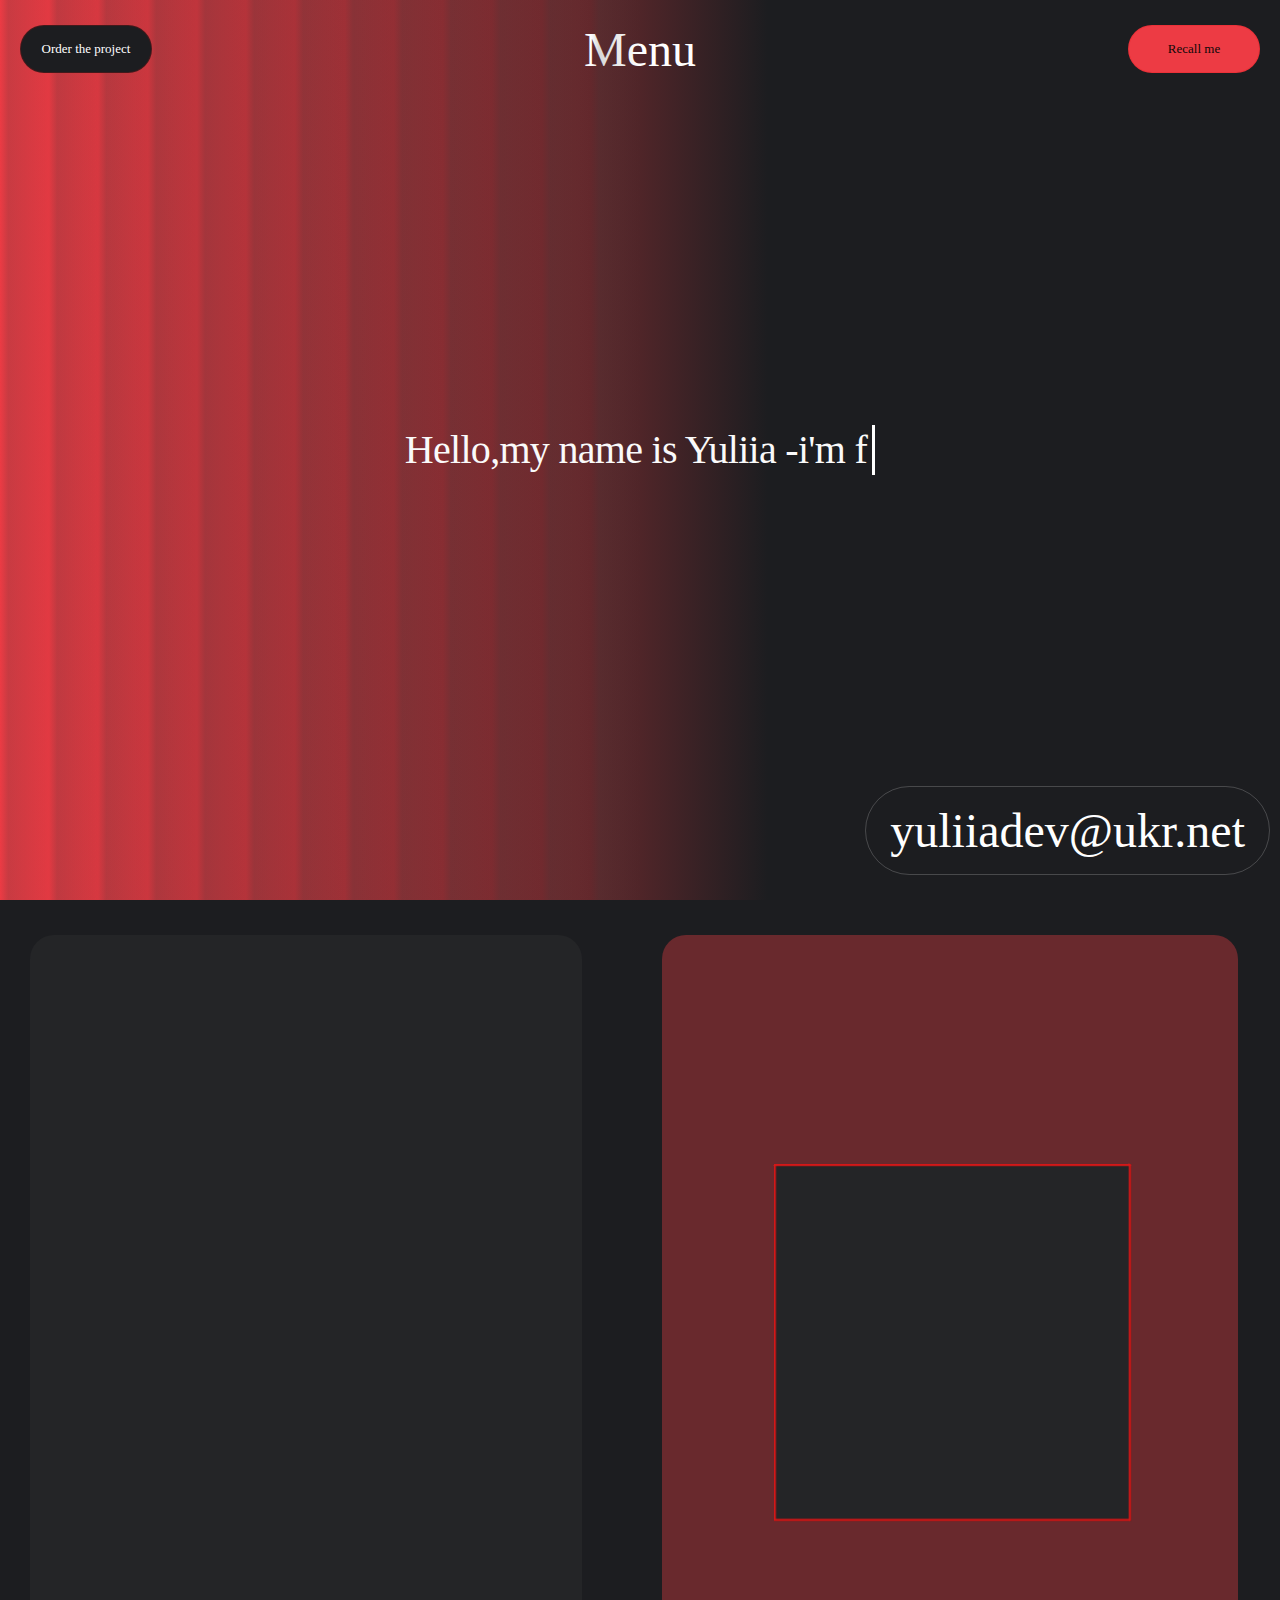
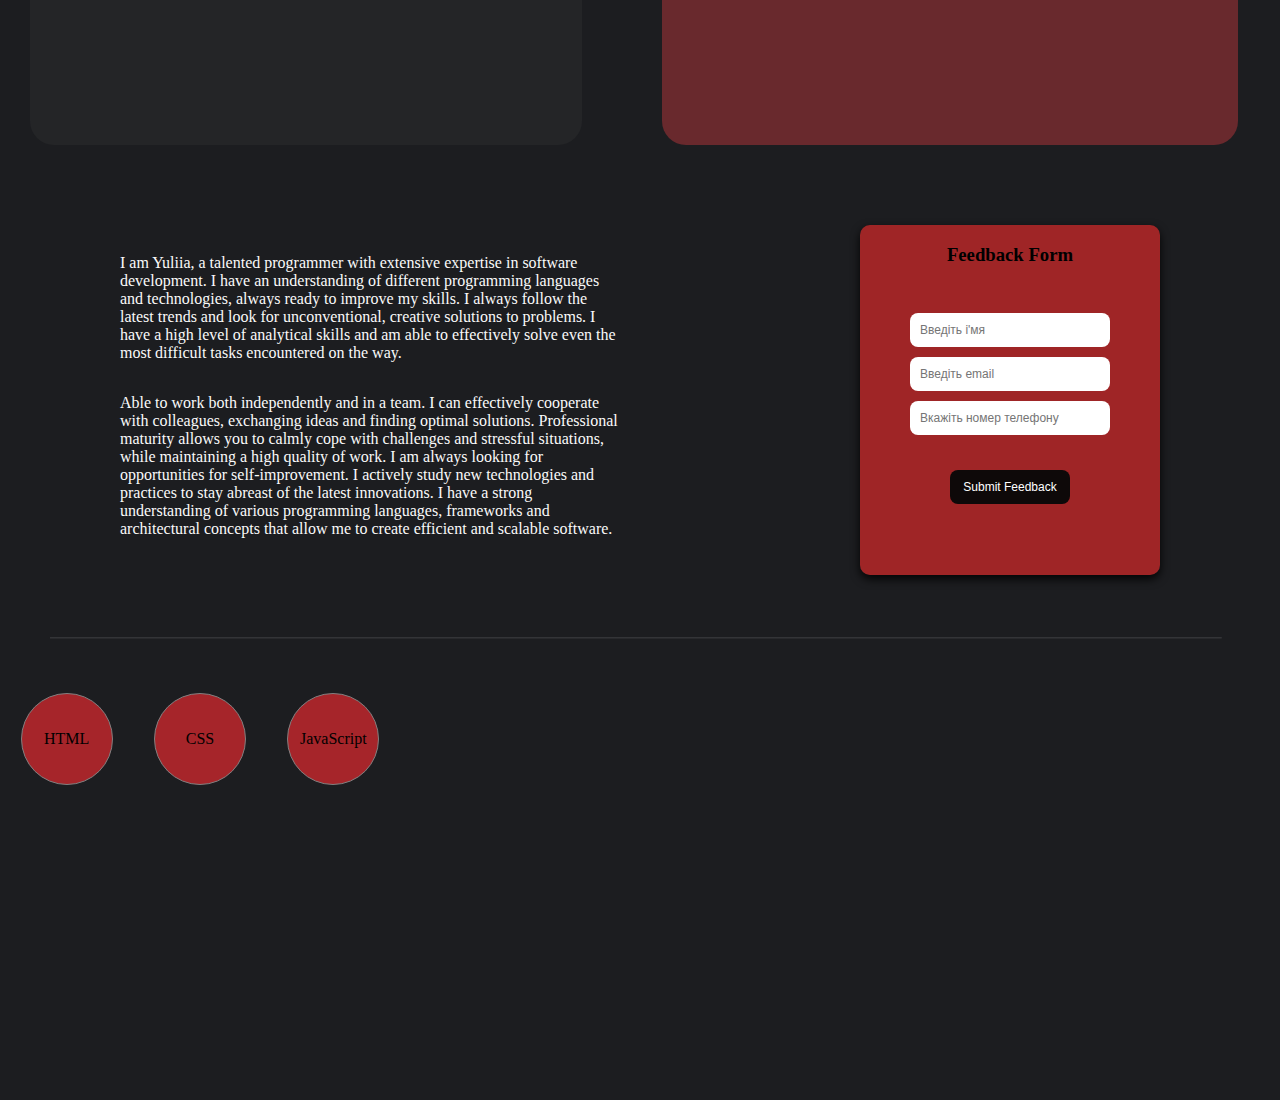
==== allDoc/sites.html @ 01922e06 "change words 1 page (cursor deleting)" ====
<!DOCTYPE html>
<html lang="en">
<head>
    <meta charset="UTF-8">
    <meta name="viewport" content="width=device-width, initial-scale=1.0">
    <title>My own site</title>
<link rel="stylesheet" href="sitesEfect.css">
    <script src="https://cdn.emailjs.com/dist/email.min.js"></script>
    <script>
        document.addEventListener('DOMContentLoaded', function() {
            emailjs.init("z3_NU-a4Cro6A-hH0");
            console.log('EmailJS ініціалізовано');
        });

    </script>
</head>
<body>

<section class="secOne">
    <header>

        <a href="#contact-form" class="hedBut">Order the project</a>

        <a>Menu</a>

        <a href="#contact-form" class="hedBut">Recall me</a>
    </header>

    <div id="divFirst">
        <aside></aside>
        <aside></aside>
        <aside></aside>
        <aside></aside>
        <aside></aside>
        <aside></aside>
        <aside></aside>
        <aside></aside>
        <aside></aside>
        <aside></aside>
        <aside></aside>
        <aside></aside>
        <aside></aside>

    </div>

    <div class="text">Hello,<br>my name is Yuliia - i'm front-end developer</div>

    <div class="secDiv">

        <a  href="mailto:yuliiadev@ukr.net" class="languageNav">yuliiadev@ukr.net</a>
    </div>


</section>




<section class="secSecond">
    <div class="secSecDiv">
        <p>I work with people all over the world to create impressive
            and functional websites that reflect each client's unique personality.</p>
    </div>
    <div class="secThirdDiv">
        <div class="cube">
            <div class="left"></div>
            <div class="right"></div>
            <div class="front"></div>
            <div class="back"></div>
            <div class="top"></div>
            <div class="bottom"></div>
        </div>


    </div>
</section>


<section class="secThird">
     <div class="formTextDiv">
    <div class="secThirdSecDiv">

        <p>I am Yuliia, a talented programmer with extensive expertise
            in software development. I have an understanding of different programming
            languages and technologies, always ready to improve my skills.
            I always follow the latest trends and look for unconventional, creative solutions to problems.
            I have a high level of analytical skills and am able to effectively solve even the most difficult tasks encountered on the way.</p>

           <p> Able to work both independently and in a team.
            I can effectively cooperate with colleagues, exchanging ideas and finding
            optimal solutions. Professional maturity allows you to calmly cope with challenges and
            stressful situations, while maintaining a high quality of work. I am always looking for opportunities for self-improvement.
            I actively study new technologies and practices to stay abreast of the latest innovations.
            I have a strong understanding of various programming languages, frameworks and architectural concepts that
            allow me to create efficient and scalable software.</p>
        </div>


         <div>
    <div class="form-container">
        <h3>Feedback Form</h3>
        <form id="contact-form">
            <div class="form-group">
                <label for="name"></label>
                <input type="text" id="name" name="name" placeholder="Введіть і'мя" required>
            </div>
            <div class="form-group">
                <label for="email"></label>
                <input type="email" id="email" name="email" placeholder="Введіть email" required>
            </div>
            <div class="form-group">
                <label for="phone"></label>
                <input id="phone" name="phone" placeholder="Вкажіть номер телефону" required></input>
            </div>
            <div class="form-group">
                <input type="submit" id="numSubmit" value="Submit Feedback">
            </div>
            <p id="error-message" style="color: red;"></p>
        </form>
    </div>
    </div>
     </div>

    <div class="greyStr">
    <svg xmlns="http://www.w3.org/2000/svg"   viewBox="0 0 1376 2" fill="none">
        <path d="M0 1H1376" stroke="#FAFAFA" stroke-opacity="0.2"/>
    </svg>

        </div>




    <div class="skillDiv">

        <div class="navSkill">HTML</div>
        <div class="navSkill">CSS</div>
        <div class="navSkill">JavaScript</div>

    </div>
</section>



<script src="sendForm.js"></script>
</body>
</html>
---- allDoc/sitesEfect.css ----
body{
    margin: 0;
    scroll-behavior: smooth;
}

.secOne{
    height: 100vh;
    width: 100vw;
    background: linear-gradient(270deg, #1C1D20 40%, #69292D 55%, #ED3B44 100%);
    display: flex;
    justify-content:center;
    align-items: center;
    color: white;
    font-size: xxx-large;
    position: relative;
}



#divFirst{
    height: 100vh;
    width: 50vw;
    display: flex;
    align-items: flex-start;
    /*gap: -5px;*/
    flex-shrink: 0;
    /*backdrop-filter: blur(3px);*/
    position: absolute;
    left: 0;


}

#divFirst aside{
    height: 100vh;
    width: 20vw;
    display: flex;
    flex-direction: column;
    justify-content: center;
    align-items: center;
    flex: 1 0 0;
    align-self: stretch;
    background: linear-gradient(90deg, rgba(255, 255, 255, 0.00) 0%, rgba(59, 59, 59, 0.20) 16.67%, rgb(255, 255, 255, 0.00) 100%);
    /*background-blend-mode: overlay;
    /*backdrop-filter: blur(50px);*/
}

.headOne{
    width: 100%;
    display: flex;
    align-items: flex-start;
}
.secDiv{
    height: 100vh;
    width: 50vw;
    display: flex;
     justify-content: flex-end;
    align-items: flex-end;
    gap: 8px;
    position: absolute;
    right: 10px;

}

.languageNav{
    all: unset;
    display: flex;
    padding: 16px 24px;
    justify-content: center;
    align-items: center;
    gap: 10px;
    border-radius: 60px;
    border: 1px solid rgba(250, 250, 250, 0.20);
    margin-bottom: 25px;
    cursor: pointer;
    transition: transform 0.7s ease-in-out, box-shadow 0.3s ease-in-out;
}
  .languageNav:hover{

      box-shadow: 15px 5px 25px 15px rgb(198, 13, 13);
  }

.text{

    justify-content: center;
     display: flex;
    align-items: center;
    flex-direction: initial;
    color: #FAFAFA;
    /* Desktop_tablet/H1 */
    font-family: "Inter Tight";
    font-size: 40px;
    font-style: normal;
    font-weight: 500;
    line-height: 50px; /* 100% */
    letter-spacing: -0.7px;
    position: absolute;
    border-right: 3px solid white;
    padding-right: 5px;
    white-space: nowrap;


}

header{

    width: 100%;
    position: absolute;
    top: 5px;
    display: flex;
    justify-content:space-between;
    align-items: center;


}

.hedBut{
    all: unset;
    width: 100px;
    padding: 15px 15px;
    justify-content: center;
    align-items: center;
     background-color:  #ED3B44;
    font-size: small;
    border-radius: 60px;
    border: 1px solid rgba(225, 10, 10, 0.2);
    display: flex;
    margin: 20px;
    position: relative;
    z-index: 10;
    color: #0e0909;
    cursor: pointer;
}
                         /* black first button*/
header .hedBut:nth-child(1){
   background: #1C1D20;
    color: white;
}

.hedBut:hover{
    transform: scale(1.1);
}
/*---------------------------------------second page--------------------------------*/

.secSecond{
    height: 100vh;
    width: 100vw;
    background: #1C1D20;
    display: flex;


}

.secSecDiv{
    display: flex;
    width: 40vw;
    height: 90vh;
   margin-left: 30px;
    margin-top: 35px;
    align-items: center;
    border-radius: 24px;
    background: #242527;
    text-align: center;
    /*color: white;*/
    padding: 0 20px;
    font-family: "Inter Tight";
    font-size: 20px;
    font-style: normal;
    text-shadow: 10px 10px 10px hsl(white);
    position: relative;
    overflow: hidden;



}
.secSecDiv p{
    margin: 0;
    font-size: 2rem; /* Розмір тексту */
    font-weight: bold; /* Товстий шрифт */
    color: #e82332; /* Колір тексту */
    position: absolute; /* Абсолютне позиціонування для руху */
    top: -100px; /* Початкова позиція тексту (поза екраном) */
    left: 50%; /* Вирівнюємо текст по центру */
    transform: translateX(-50%); /* Центруємо текст по горизонталі */
    opacity: 0; /* Початково текст невидимий */
    animation: fall 15s ease-in-out 3s infinite; /* Анімація падіння */




}
@keyframes fall {
    0% {
        transform: translateX(-100%) translateY(-50%);
        opacity: 0.3;/* Початкове непрозоре становище */
    }

    50% {
        transform: translateX(-50%) translateY(90%);
        opacity: 1;
    }

100% {
    transform: translateX(-50%) translateY(60%);/*можна змінити щоб пропадав у праву сторону*/
    opacity: 0;/*коли закінчує анімацію то стає невидимим*/
}}
.secThirdDiv{
    width: 45vw;
    height: 90vh;
    background: #69292d;
    display: flex;
    border-radius: 24px;
    margin-top: 35px;
    margin-left: 80px;
    justify-content: center;
    align-items: center;
    overflow: hidden;
    position: relative;
    perspective: 1000px;
}



.cube {
    width: 300px;
    height: 300px;
    position: absolute;
    transform-origin: center;
    transform-style: preserve-3d;
    animation: rotate 6s linear infinite; /* Анімація для обертання */

}

.cube div {
    width: 300px;
    height: 300px;
    position: absolute;
    border: 2px solid rgb(213, 23, 23);

}

/* Стилі для кожної грані куба */
.left {
    transform: rotateY(90deg) translateZ(150px);
    background-color: #242527;
}

.right {
    transform: rotateX(90deg) translateZ(150px);
    background-color: #242527;
}

.front {
    transform: translateZ(150px);
    background-color: #242527;
}

.back {
    transform: rotateY(180deg) translateZ(150px);
    background-color: #242527;
}

.top {
    transform: rotateX(90deg) translateZ(150px);
    background-color: #242527;
}

.bottom {
    transform: rotateX(-90deg) translateZ(150px);
    background-color: #242527;
}

/* Анімація для обертання куба */
@keyframes rotate {
    0% {
        transform: rotateX(0deg) rotateY(0deg) scale(0.5); /* Початковий розмір куба */
    }
    50% {
        transform: rotateX(180deg) rotateY(180deg) scale(1); /* Середина анімації (крок масштабування) */
    }
    100% {
        transform: rotateX(360deg) rotateY(360deg) scale(0.5); /* Кінцевий розмір куба */
    }
}
/*---------------------------------------third page--------------------------------*/

.secThird{
    height: 100vh;
    width: 100vw;
    background: #1C1D20;
    overflow: hidden;



}
/*.secThirdSecDiv{
    width: 400px;
    font-size: 12px;
    position: absolute;
    color: white;
    left: 800px;
    top: 20px;
    flex-direction: column;
}

.SecDivThirdSec{

    color: #FAFAFA;

}
.greyStr{
    display: flex;
    position: absolute;
    margin-top: 450px;
 }

 .SkillDiv{

     height: 40px;
     width: 40px;
     display: flex;
     justify-content: flex-end;
     align-items: flex-end;
     gap: 8px;
     position: absolute;
     right: 10px;



 }

 .navSkill{
     display: flex;
     padding: 16px 24px;
     justify-content: center;
     align-items: center;
     gap: 10px;
     border-radius: 20px;
     border: 1px solid rgba(250, 250, 250, 0.20);
     margin-bottom: 25px;
     color: #FAFAFA;
 }*/


.formTextDiv{

    display: flex;
    justify-content:space-around;
    align-items: center;
}
.form-container {
    margin-top: 25px;
    height: 350px;
    width: 300px;
    background: rgba(174, 39, 39, 0.9);
    border-radius: 10px;
    box-shadow: 0 4px 10px rgba(0, 0, 0, 0.9);
    display: flex;
    justify-content: center;
    align-items: center;
    flex-direction: column;

}

form{
    height: 300px;
    width: 300px;
    display: flex;
    justify-content: center;
    align-items: center;
    flex-direction: column;
}

.form-group {
    margin-bottom: 10px;
    width: 200px;
    display: flex;
    justify-content: center;
    align-items: center;

}

.form-group input {
    width: 100%;
    padding: 10px;
    border: none;
    border-radius: 8px;
    outline: none;
    font-size: 12px;
    resize: none;

}

.form-group input[type="submit"] {
    background: #0e0909;
    color: white;
    cursor: pointer;
    transition: background 0.1s ease;
    margin-top: 25px;
    width: 120px;
    justify-content: center;
    align-items: center;
    display: flex;
    flex-direction: column;


}
.form-group input[type="submit"]:hover {
    background: #df8585;

}


.secThirdSecDiv{
    height: 300px;
    width: 500px;
    color: #FAFAFA;
    display: flex;
    flex-direction: column;
    /*padding-left: 700px;*/


}

.greyStr{
    padding: 10px;
    margin: 40px;
}
.skillDiv{
    height: 100px;
    width: 400px;
    display: flex;
    justify-content: space-around;



}
.navSkill{
    background-color: #a6252a;
    height: 90px;
    width: 90px;
    border: 1px gray solid;
    border-radius: 60px;
    display: flex;
    justify-content: center;
    align-items: center;
    gap: 10px;
    animation: pulse 2s infinite ease-in-out;

}

@keyframes pulse  {
    0%{
        transform: scale(0.8);
    }
    50%{
        transform: scale(1);
    }
    100%{
        transform: scale(0.8);
    }

}
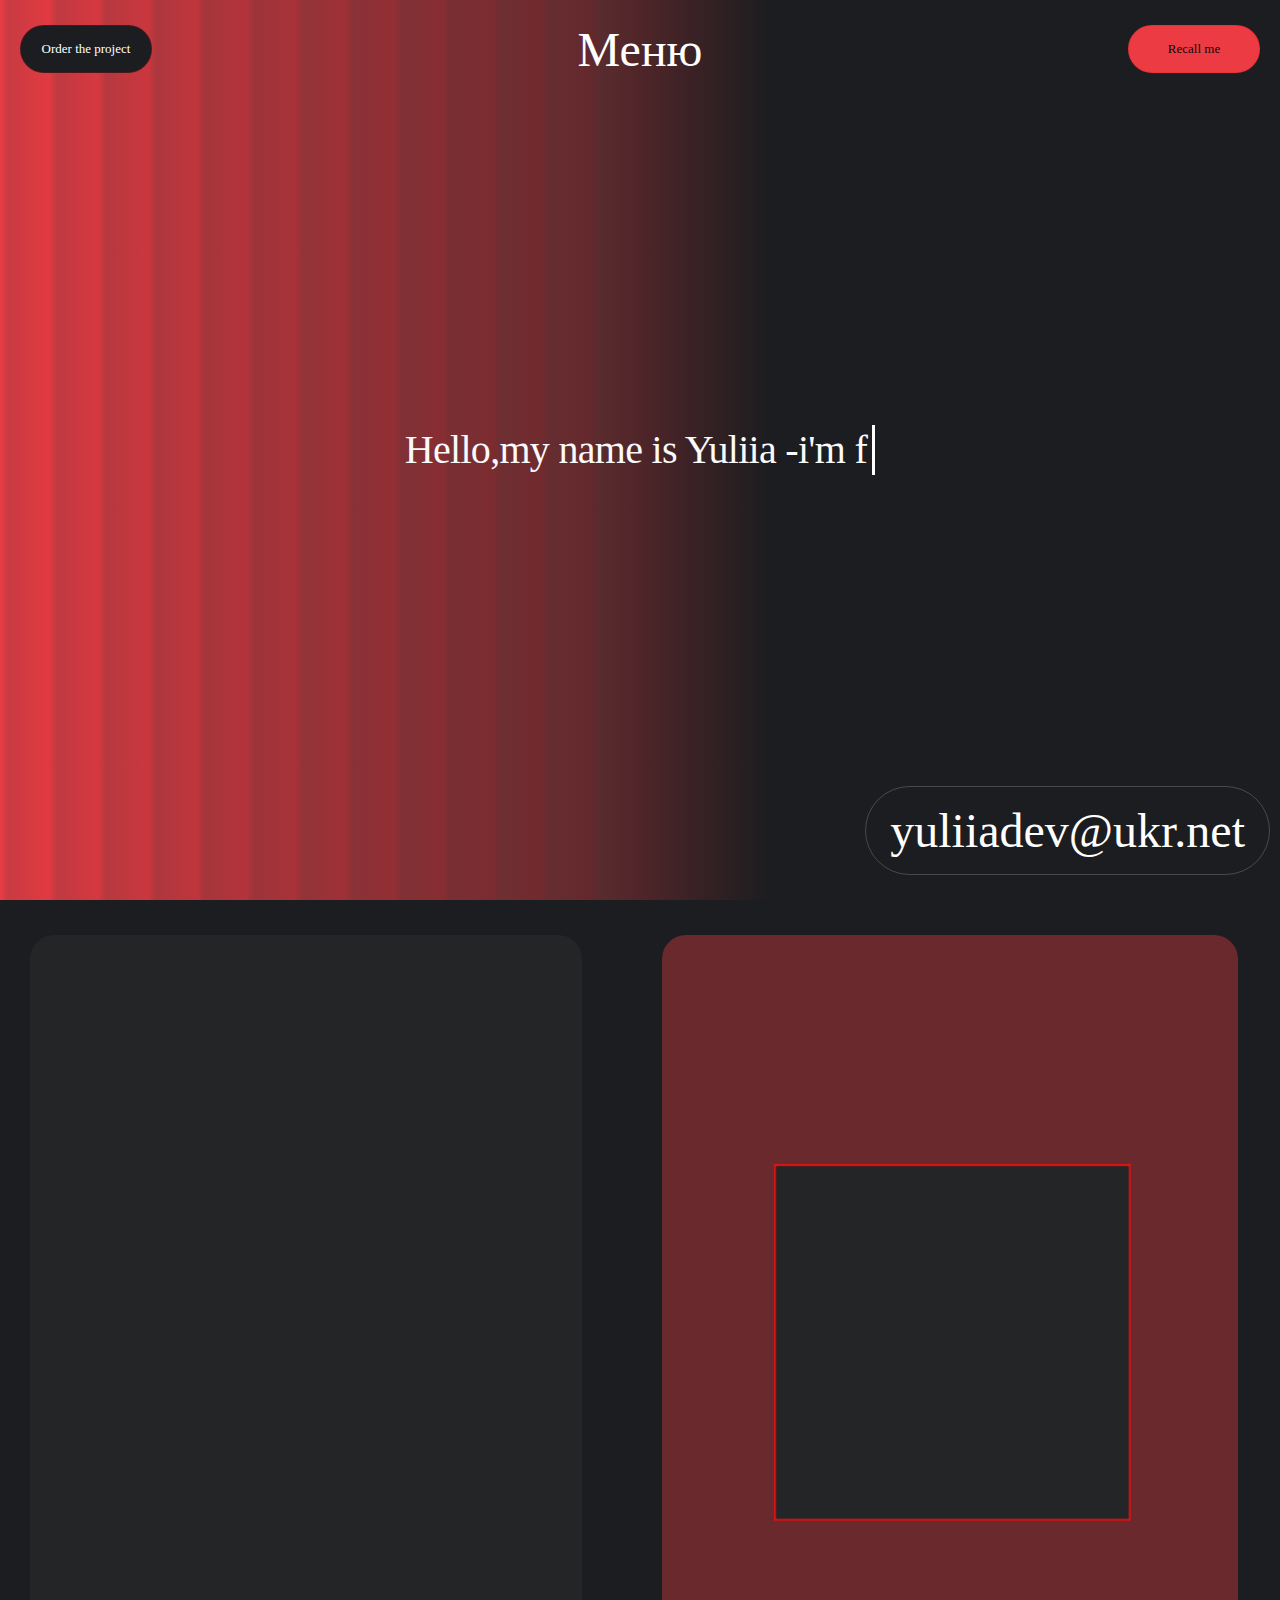
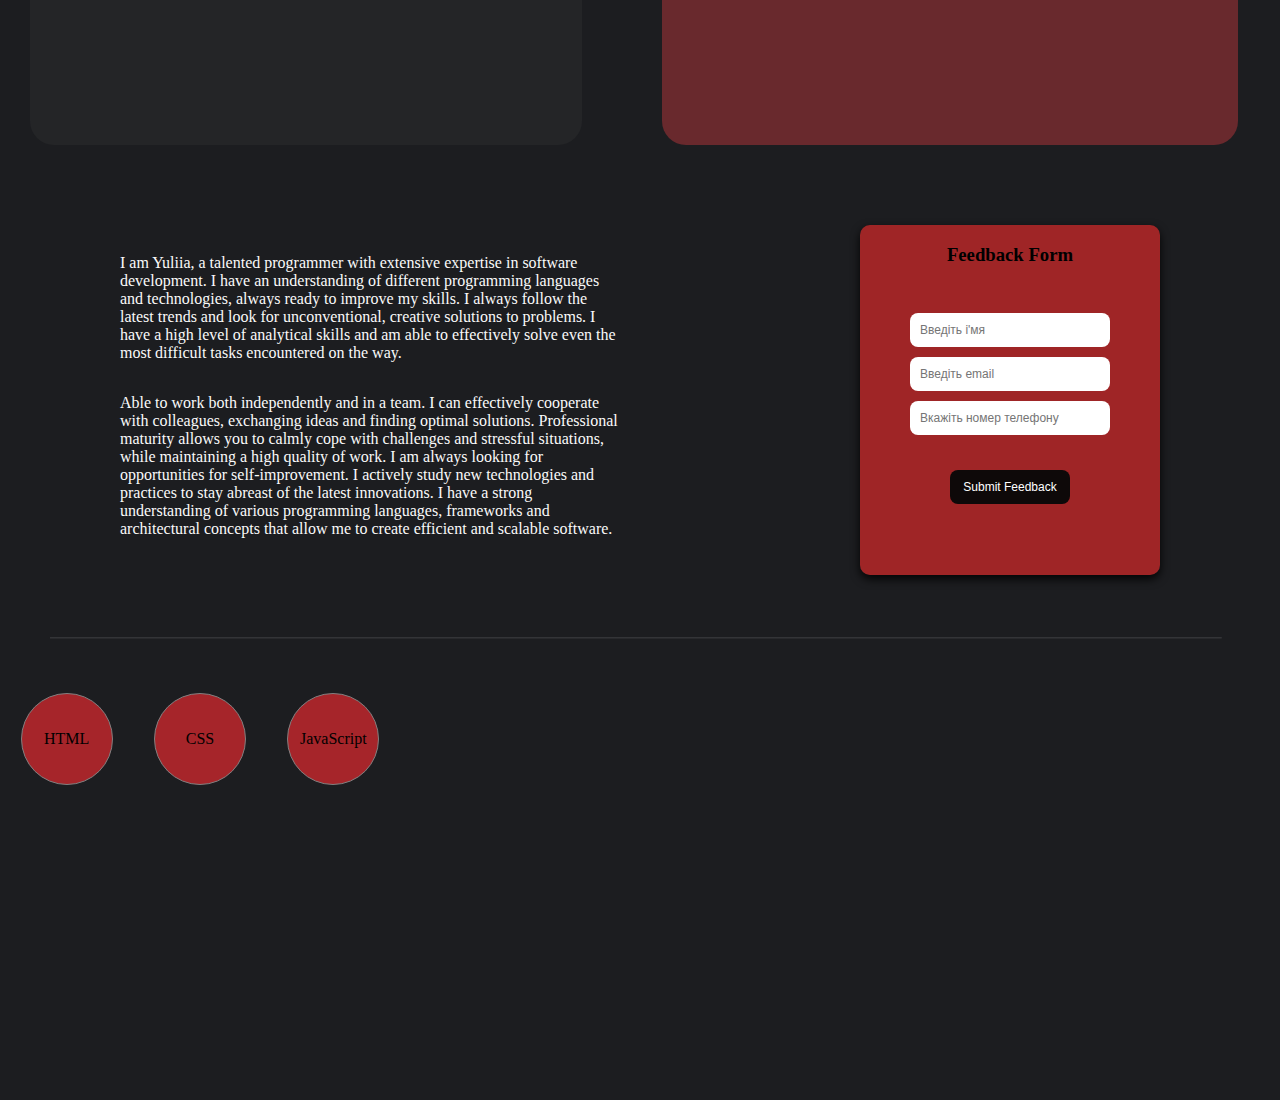
==== commit c12f3432: "change menu" ====
--- a/allDoc/sites.html
+++ b/allDoc/sites.html
@@ -21,7 +21,18 @@
 
         <a href="#contact-form" class="hedBut">Order the project</a>
 
-        <a>Menu</a>
+        <nav id="menu">
+            <ul>
+                <li>
+                    <a href="#">Меню</a>
+                    <ul class="submenu">
+                        <li><a href="#">Головна</a></li>
+                        <li><a href="#">Прайс-лист</a></li>
+                        <li><a href="#">Контакти</a></li>
+                    </ul>
+                </li>
+            </ul>
+        </nav>
 
         <a href="#contact-form" class="hedBut">Recall me</a>
     </header>
--- a/allDoc/sitesEfect.css
+++ b/allDoc/sitesEfect.css
@@ -139,6 +139,62 @@
 
 .hedBut:hover{
     transform: scale(1.1);
+}
+
+/*--------------*/
+
+#menu{
+    z-index: 10;
+
+}
+#menu ul {
+    list-style: none;
+    padding: 0;
+    margin: 0;
+
+    border-radius: 10px ;
+
+}
+
+#menu > ul > li {
+    position: relative;
+    display: inline-block;
+}
+
+#menu a {
+    display: block;
+    color: white;
+    text-decoration: none;
+    padding: 10px 15px;
+}
+
+#menu a:hover {
+    background: #bf1111;
+}
+
+/* Стилі для випадаючого меню */
+.submenu {
+    display: none;
+    position: absolute;
+    top: 100%;
+    left: 0;
+    right: 40px;
+
+    min-width: 150px;
+}
+
+.submenu li {
+    display: block;
+}
+
+.submenu a {
+    padding: 10px;
+    display: block;
+}
+
+/* Показуємо випадаюче меню при наведенні */
+#menu li:hover .submenu {
+    display: block;
 }
 /*---------------------------------------second page--------------------------------*/
 
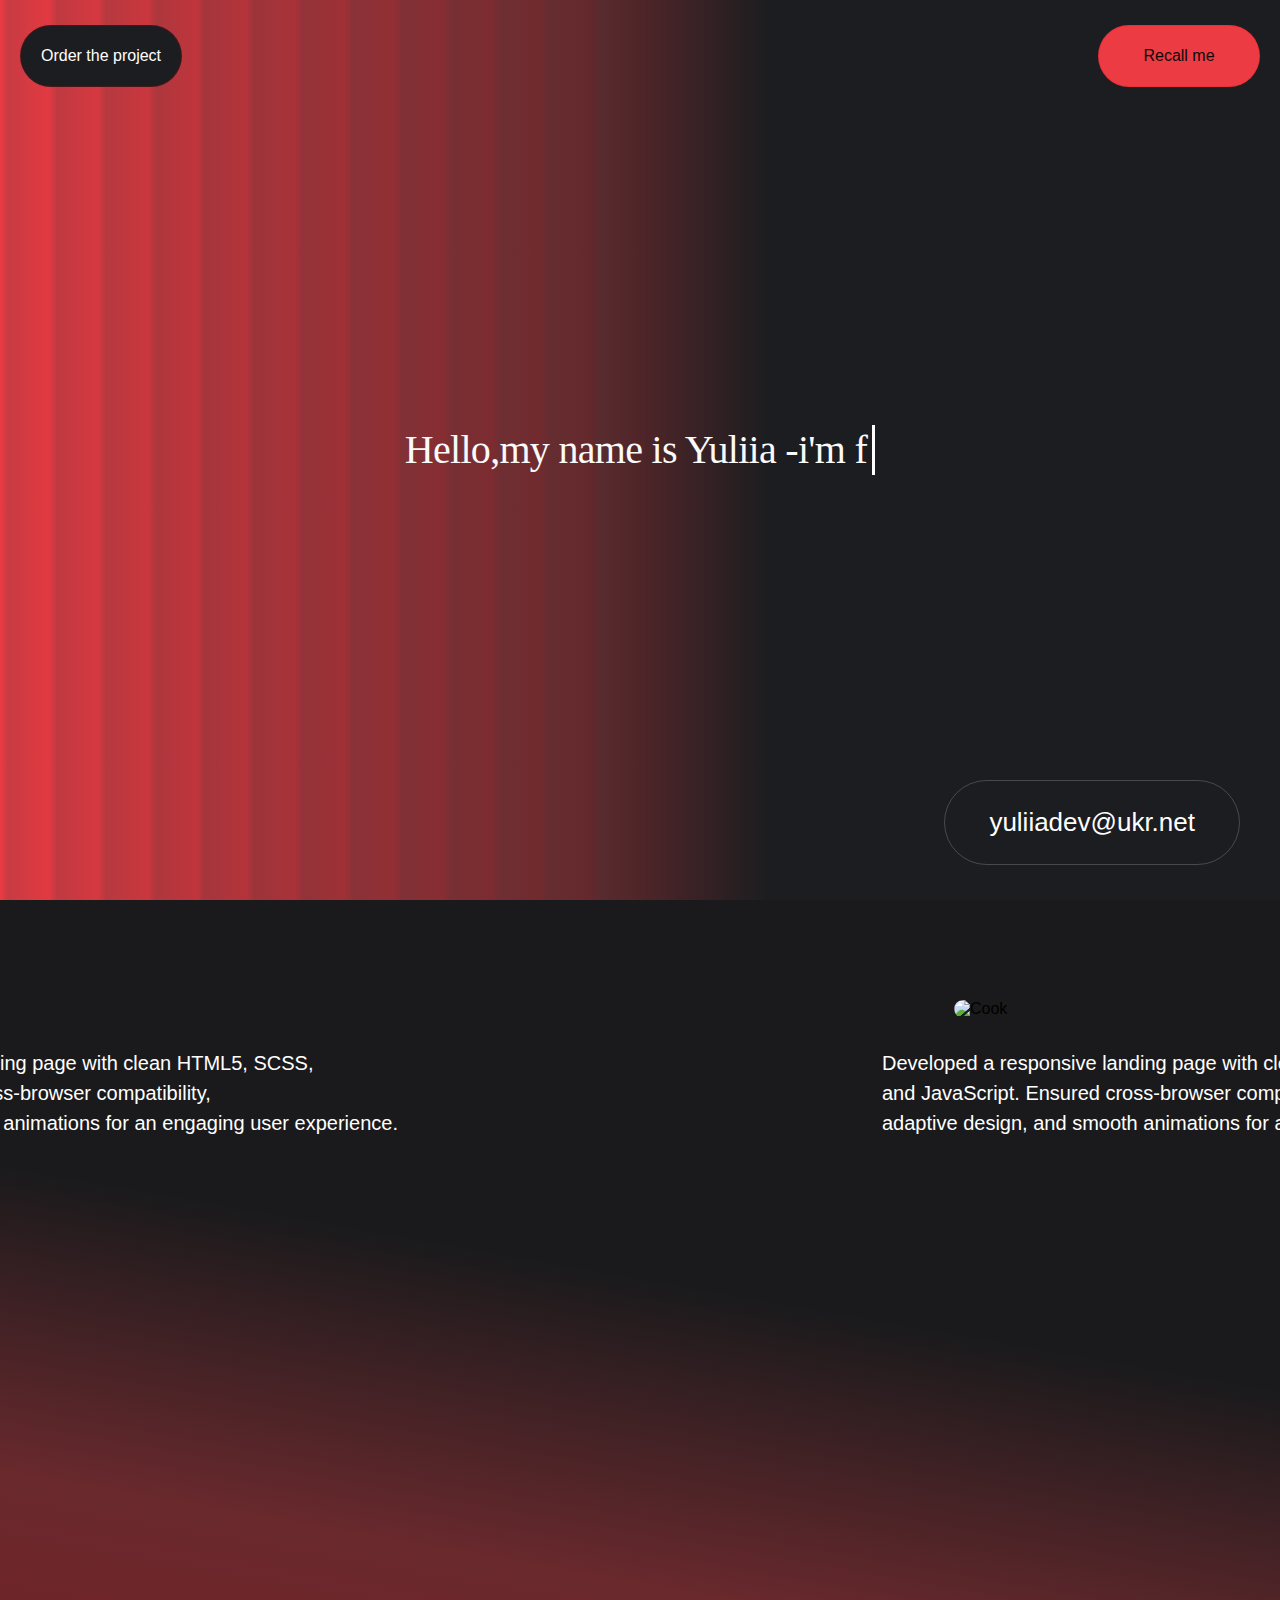
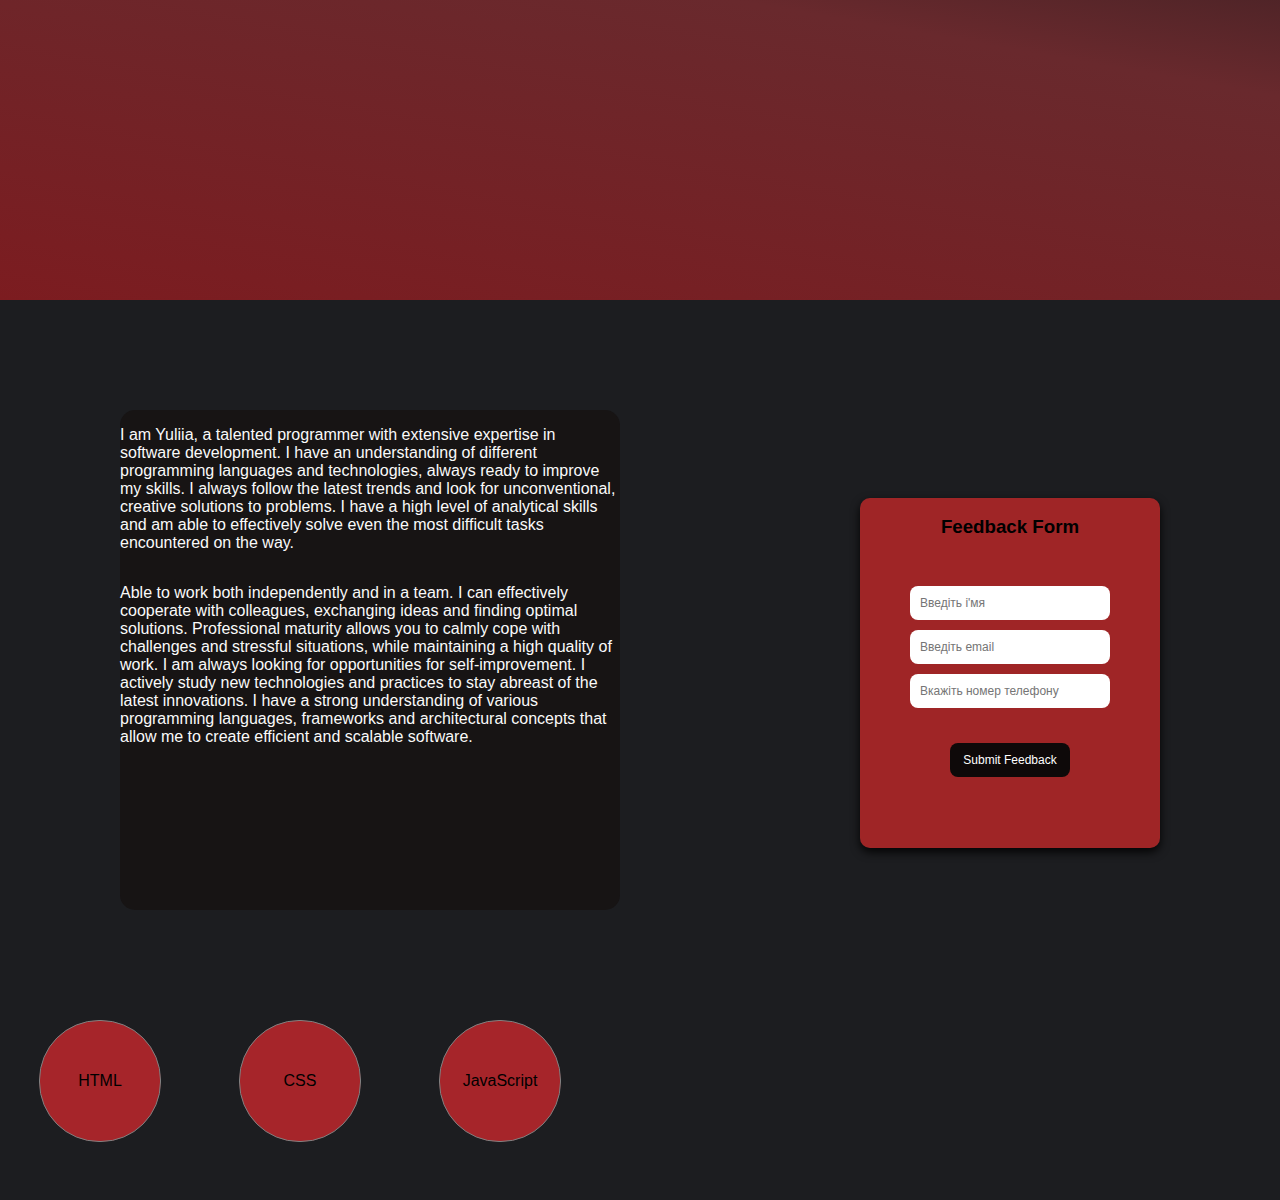
==== commit 4a8d80b9: "changed sec page" ====
--- a/allDoc/sites.html
+++ b/allDoc/sites.html
@@ -4,16 +4,27 @@
     <meta charset="UTF-8">
     <meta name="viewport" content="width=device-width, initial-scale=1.0">
     <title>My own site</title>
-<link rel="stylesheet" href="sitesEfect.css">
+
+    <!-- Favicon and Icon Links -->
+    <link rel="apple-touch-icon" sizes="180x180" href="favicon_io-4/apple-touch-icon.png">
+    <link rel="icon" type="image/png" sizes="32x32" href="favicon_io-4/favicon-32x32.png">
+    <link rel="icon" type="image/png" sizes="16x16" href="favicon_io-4/favicon-16x16.png">
+    <link rel="icon" href="favicon.ico" type="image/x-icon">
+    <link rel="mask-icon" href="favicon.svg" color="#ED3B44">
+    <link rel="icon" type="image/svg+xml" href="favicon_io-4/favicon.svg">
+
+    <!-- Stylesheet Link -->
+    <link rel="stylesheet" href="sitesEfect.css">
+
+    <!-- EmailJS Script Initialization -->
     <script src="https://cdn.emailjs.com/dist/email.min.js"></script>
     <script>
         document.addEventListener('DOMContentLoaded', function() {
             emailjs.init("z3_NU-a4Cro6A-hH0");
-            console.log('EmailJS ініціалізовано');
+            console.log('EmailJS initialized');
         });
+    </script>
 
-    </script>
-</head>
 <body>
 
 <section class="secOne">
@@ -21,18 +32,7 @@
 
         <a href="#contact-form" class="hedBut">Order the project</a>
 
-        <nav id="menu">
-            <ul>
-                <li>
-                    <a href="#">Меню</a>
-                    <ul class="submenu">
-                        <li><a href="#">Головна</a></li>
-                        <li><a href="#">Прайс-лист</a></li>
-                        <li><a href="#">Контакти</a></li>
-                    </ul>
-                </li>
-            </ul>
-        </nav>
+
 
         <a href="#contact-form" class="hedBut">Recall me</a>
     </header>
@@ -68,23 +68,24 @@
 
 
 <section class="secSecond">
-    <div class="secSecDiv">
-        <p>I work with people all over the world to create impressive
-            and functional websites that reflect each client's unique personality.</p>
-    </div>
-    <div class="secThirdDiv">
-        <div class="cube">
-            <div class="left"></div>
-            <div class="right"></div>
-            <div class="front"></div>
-            <div class="back"></div>
-            <div class="top"></div>
-            <div class="bottom"></div>
-        </div>
 
 
+
+        <div class="box left">
+       <img src="Car.jpg" alt="Car">
+            <p class="hover-text"> Developed a responsive landing page with clean HTML5, SCSS,<br>
+                and JavaScript. Ensured cross-browser compatibility,<br>
+                                  adaptive design, and smooth animations for an engaging user experience.</p>
     </div>
-</section>
+
+     <div class="box right">
+    <img src="Cook.jpg" alt="Cook">
+         <p class="hover-text">Developed a responsive landing page with clean HTML5, SCSS,<br>
+                               and JavaScript. Ensured cross-browser compatibility,<br>
+                               adaptive design, and smooth animations for an engaging user experience.</p>
+    </div>
+
+ </section>
 
 
 <section class="secThird">
@@ -133,12 +134,7 @@
     </div>
      </div>
 
-    <div class="greyStr">
-    <svg xmlns="http://www.w3.org/2000/svg"   viewBox="0 0 1376 2" fill="none">
-        <path d="M0 1H1376" stroke="#FAFAFA" stroke-opacity="0.2"/>
-    </svg>
 
-        </div>
 
 
 
--- a/allDoc/sitesEfect.css
+++ b/allDoc/sitesEfect.css
@@ -1,6 +1,19 @@
+
+html{
+
+    overflow-x: hidden; /* Заборона горизонтального скролу */
+    overflow-y: auto;
+
+}
+
 body{
     margin: 0;
+    padding: 0;
     scroll-behavior: smooth;
+    box-sizing: border-box;
+    overflow-x: hidden; /* Заборона горизонтального скролу */
+    overflow-y: auto;
+    font-family: "Inter Tight", sans-serif;
 }
 
 .secOne{
@@ -11,7 +24,7 @@
     justify-content:center;
     align-items: center;
     color: white;
-    font-size: xxx-large;
+    font-size: 26px;
     position: relative;
 }
 
@@ -65,15 +78,16 @@
 .languageNav{
     all: unset;
     display: flex;
-    padding: 16px 24px;
-    justify-content: center;
-    align-items: center;
-    gap: 10px;
+    padding: 26px 44px;
+    justify-content: center;
+    align-items: center;
+    gap: 20px;
     border-radius: 60px;
     border: 1px solid rgba(250, 250, 250, 0.20);
-    margin-bottom: 25px;
+    margin-bottom: 35px;
     cursor: pointer;
     transition: transform 0.7s ease-in-out, box-shadow 0.3s ease-in-out;
+    margin-right: 30px;
 }
   .languageNav:hover{
 
@@ -116,12 +130,14 @@
 
 .hedBut{
     all: unset;
-    width: 100px;
+    width: 130px;
+    height:30px;
+
     padding: 15px 15px;
     justify-content: center;
     align-items: center;
      background-color:  #ED3B44;
-    font-size: small;
+    font-size: 16px;
     border-radius: 60px;
     border: 1px solid rgba(225, 10, 10, 0.2);
     display: flex;
@@ -141,203 +157,70 @@
     transform: scale(1.1);
 }
 
-/*--------------*/
-
-#menu{
-    z-index: 10;
-
-}
-#menu ul {
-    list-style: none;
-    padding: 0;
-    margin: 0;
-
-    border-radius: 10px ;
-
-}
-
-#menu > ul > li {
-    position: relative;
-    display: inline-block;
-}
-
-#menu a {
-    display: block;
-    color: white;
-    text-decoration: none;
-    padding: 10px 15px;
-}
-
-#menu a:hover {
-    background: #bf1111;
-}
-
-/* Стилі для випадаючого меню */
-.submenu {
-    display: none;
-    position: absolute;
-    top: 100%;
-    left: 0;
-    right: 40px;
-
-    min-width: 150px;
-}
-
-.submenu li {
-    display: block;
-}
-
-.submenu a {
-    padding: 10px;
-    display: block;
-}
-
-/* Показуємо випадаюче меню при наведенні */
-#menu li:hover .submenu {
-    display: block;
-}
+
 /*---------------------------------------second page--------------------------------*/
 
 .secSecond{
     height: 100vh;
     width: 100vw;
-    background: #1C1D20;
-    display: flex;
-
-
-}
-
-.secSecDiv{
-    display: flex;
+    background: linear-gradient(190deg, #1a1a1c 40%, #69292D 65%, #7c1c20 100%);
+    display: flex;
+    justify-content: space-around;
+    align-items: flex-start;
+    white-space: nowrap;
+    flex-direction: row;
+    padding-top: 100px;
+
+
+
+
+}
+.box {
+    display: flex;
+    align-items: center;
+    justify-content: center;
+    flex-direction: column;
+   width: 250px;
+    transition: transform 0.8s ease-out, opacity 0.8s ease-out;
+
+}
+
+.box p{
+    font-size: 20px;
+   font-family: "Inter Tight" Sathu;
+    line-height: 1.5;
+}
+.box img {
+    max-height: 190vh;
     width: 40vw;
-    height: 90vh;
-   margin-left: 30px;
-    margin-top: 35px;
-    align-items: center;
-    border-radius: 24px;
-    background: #242527;
-    text-align: center;
-    /*color: white;*/
-    padding: 0 20px;
-    font-family: "Inter Tight";
-    font-size: 20px;
-    font-style: normal;
-    text-shadow: 10px 10px 10px hsl(white);
-    position: relative;
-    overflow: hidden;
-
-
-
-}
-.secSecDiv p{
-    margin: 0;
-    font-size: 2rem; /* Розмір тексту */
-    font-weight: bold; /* Товстий шрифт */
-    color: #e82332; /* Колір тексту */
-    position: absolute; /* Абсолютне позиціонування для руху */
-    top: -100px; /* Початкова позиція тексту (поза екраном) */
-    left: 50%; /* Вирівнюємо текст по центру */
-    transform: translateX(-50%); /* Центруємо текст по горизонталі */
-    opacity: 0; /* Початково текст невидимий */
-    animation: fall 15s ease-in-out 3s infinite; /* Анімація падіння */
-
-
-
-
-}
-@keyframes fall {
-    0% {
-        transform: translateX(-100%) translateY(-50%);
-        opacity: 0.3;/* Початкове непрозоре становище */
-    }
-
-    50% {
-        transform: translateX(-50%) translateY(90%);
-        opacity: 1;
-    }
-
-100% {
-    transform: translateX(-50%) translateY(60%);/*можна змінити щоб пропадав у праву сторону*/
-    opacity: 0;/*коли закінчує анімацію то стає невидимим*/
-}}
-.secThirdDiv{
-    width: 45vw;
-    height: 90vh;
-    background: #69292d;
-    display: flex;
-    border-radius: 24px;
-    margin-top: 35px;
-    margin-left: 80px;
-    justify-content: center;
-    align-items: center;
-    overflow: hidden;
-    position: relative;
-    perspective: 1000px;
-}
-
-
-
-.cube {
-    width: 300px;
-    height: 300px;
-    position: absolute;
-    transform-origin: center;
-    transform-style: preserve-3d;
-    animation: rotate 6s linear infinite; /* Анімація для обертання */
-
-}
-
-.cube div {
-    width: 300px;
-    height: 300px;
-    position: absolute;
-    border: 2px solid rgb(213, 23, 23);
-
-}
-
-/* Стилі для кожної грані куба */
+    border-radius: 15px;
+}
+
 .left {
-    transform: rotateY(90deg) translateZ(150px);
-    background-color: #242527;
+    transform: translateX(-100%);
 }
 
 .right {
-    transform: rotateX(90deg) translateZ(150px);
-    background-color: #242527;
-}
-
-.front {
-    transform: translateZ(150px);
-    background-color: #242527;
-}
-
-.back {
-    transform: rotateY(180deg) translateZ(150px);
-    background-color: #242527;
-}
-
-.top {
-    transform: rotateX(90deg) translateZ(150px);
-    background-color: #242527;
-}
-
-.bottom {
-    transform: rotateX(-90deg) translateZ(150px);
-    background-color: #242527;
-}
-
-/* Анімація для обертання куба */
-@keyframes rotate {
-    0% {
-        transform: rotateX(0deg) rotateY(0deg) scale(0.5); /* Початковий розмір куба */
-    }
-    50% {
-        transform: rotateX(180deg) rotateY(180deg) scale(1); /* Середина анімації (крок масштабування) */
-    }
-    100% {
-        transform: rotateX(360deg) rotateY(360deg) scale(0.5); /* Кінцевий розмір куба */
-    }
-}
+    transform: translateX(100%);
+}
+
+.box.visible {
+    opacity: 1;
+    transform: translateX(0);
+}
+/* Стиль для тексту при наведенні */
+.hover-text {
+    margin-top: 30px;
+    color: #fff;
+
+
+}
+
+
+
+
+
+
 /*---------------------------------------third page--------------------------------*/
 
 .secThird{
@@ -349,57 +232,9 @@
 
 
 }
-/*.secThirdSecDiv{
-    width: 400px;
-    font-size: 12px;
-    position: absolute;
-    color: white;
-    left: 800px;
-    top: 20px;
-    flex-direction: column;
-}
-
-.SecDivThirdSec{
-
-    color: #FAFAFA;
-
-}
-.greyStr{
-    display: flex;
-    position: absolute;
-    margin-top: 450px;
- }
-
- .SkillDiv{
-
-     height: 40px;
-     width: 40px;
-     display: flex;
-     justify-content: flex-end;
-     align-items: flex-end;
-     gap: 8px;
-     position: absolute;
-     right: 10px;
-
-
-
- }
-
- .navSkill{
-     display: flex;
-     padding: 16px 24px;
-     justify-content: center;
-     align-items: center;
-     gap: 10px;
-     border-radius: 20px;
-     border: 1px solid rgba(250, 250, 250, 0.20);
-     margin-bottom: 25px;
-     color: #FAFAFA;
- }*/
-
 
 .formTextDiv{
-
+    height: 80vh;
     display: flex;
     justify-content:space-around;
     align-items: center;
@@ -468,23 +303,46 @@
 
 
 .secThirdSecDiv{
-    height: 300px;
+    height: 500px;
     width: 500px;
     color: #FAFAFA;
     display: flex;
     flex-direction: column;
     /*padding-left: 700px;*/
-
-
-}
+    background: #171414;
+   border-radius: 15px;
+    animation: flicker 2s infinite linear;
+
+}
+
+
+
+@keyframes flicker {
+    0% {
+        box-shadow: 15px 15px 22px  #751818; /* Тінь справа */
+    }
+    25% {
+        box-shadow: 15px -15px 22px #8f1a1a; /* Тінь внизу */
+    }
+    50% {
+        box-shadow: -15px -15px 22px #931a1a; /* Тінь зліва */
+    }
+    75% {
+        box-shadow: -15px 15px 22px #911212; /* Тінь зверху */
+    }
+    100% {
+        box-shadow: 15px 15px 22px #9f1717; /* Повертається до початкового стану */
+    }
+}
+
 
 .greyStr{
     padding: 10px;
     margin: 40px;
 }
 .skillDiv{
-    height: 100px;
-    width: 400px;
+    height: 20vh;
+    width: 600px;
     display: flex;
     justify-content: space-around;
 
@@ -493,8 +351,8 @@
 }
 .navSkill{
     background-color: #a6252a;
-    height: 90px;
-    width: 90px;
+    height: 120px;
+    width: 120px;
     border: 1px gray solid;
     border-radius: 60px;
     display: flex;
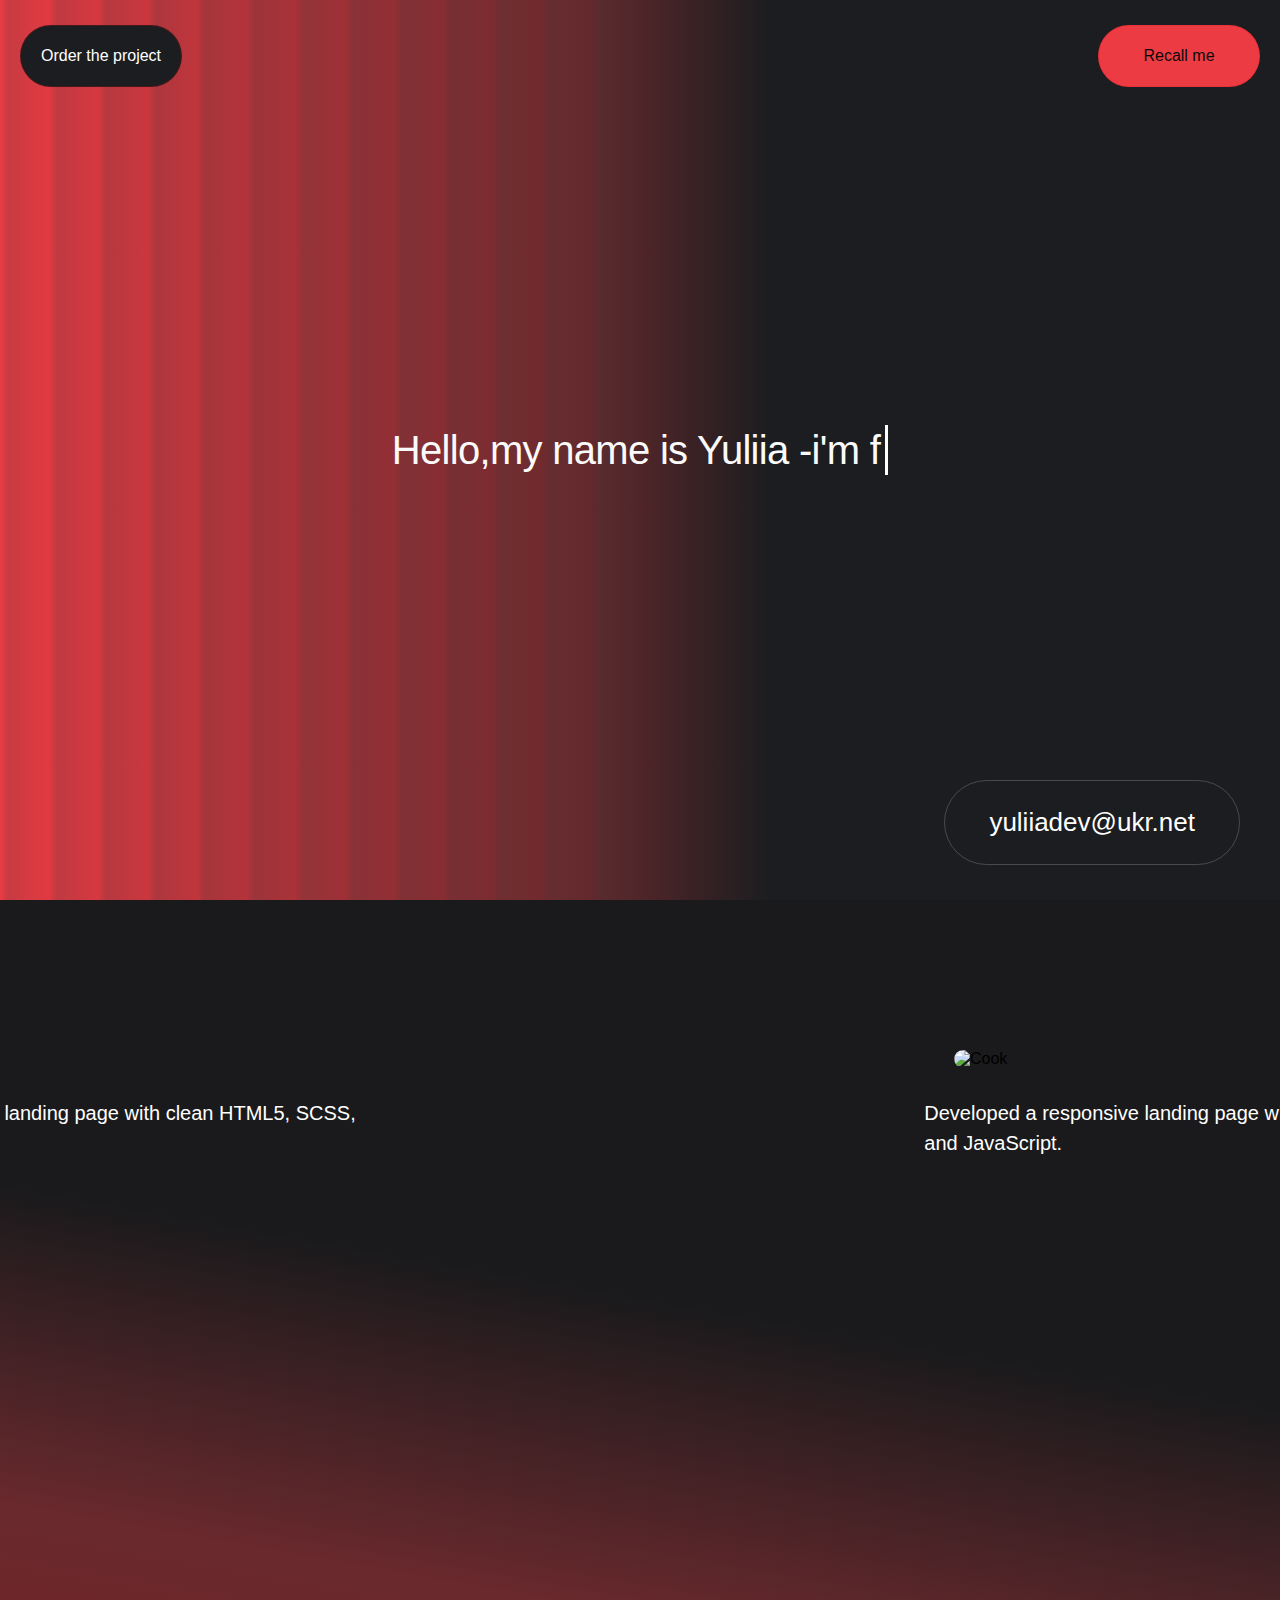
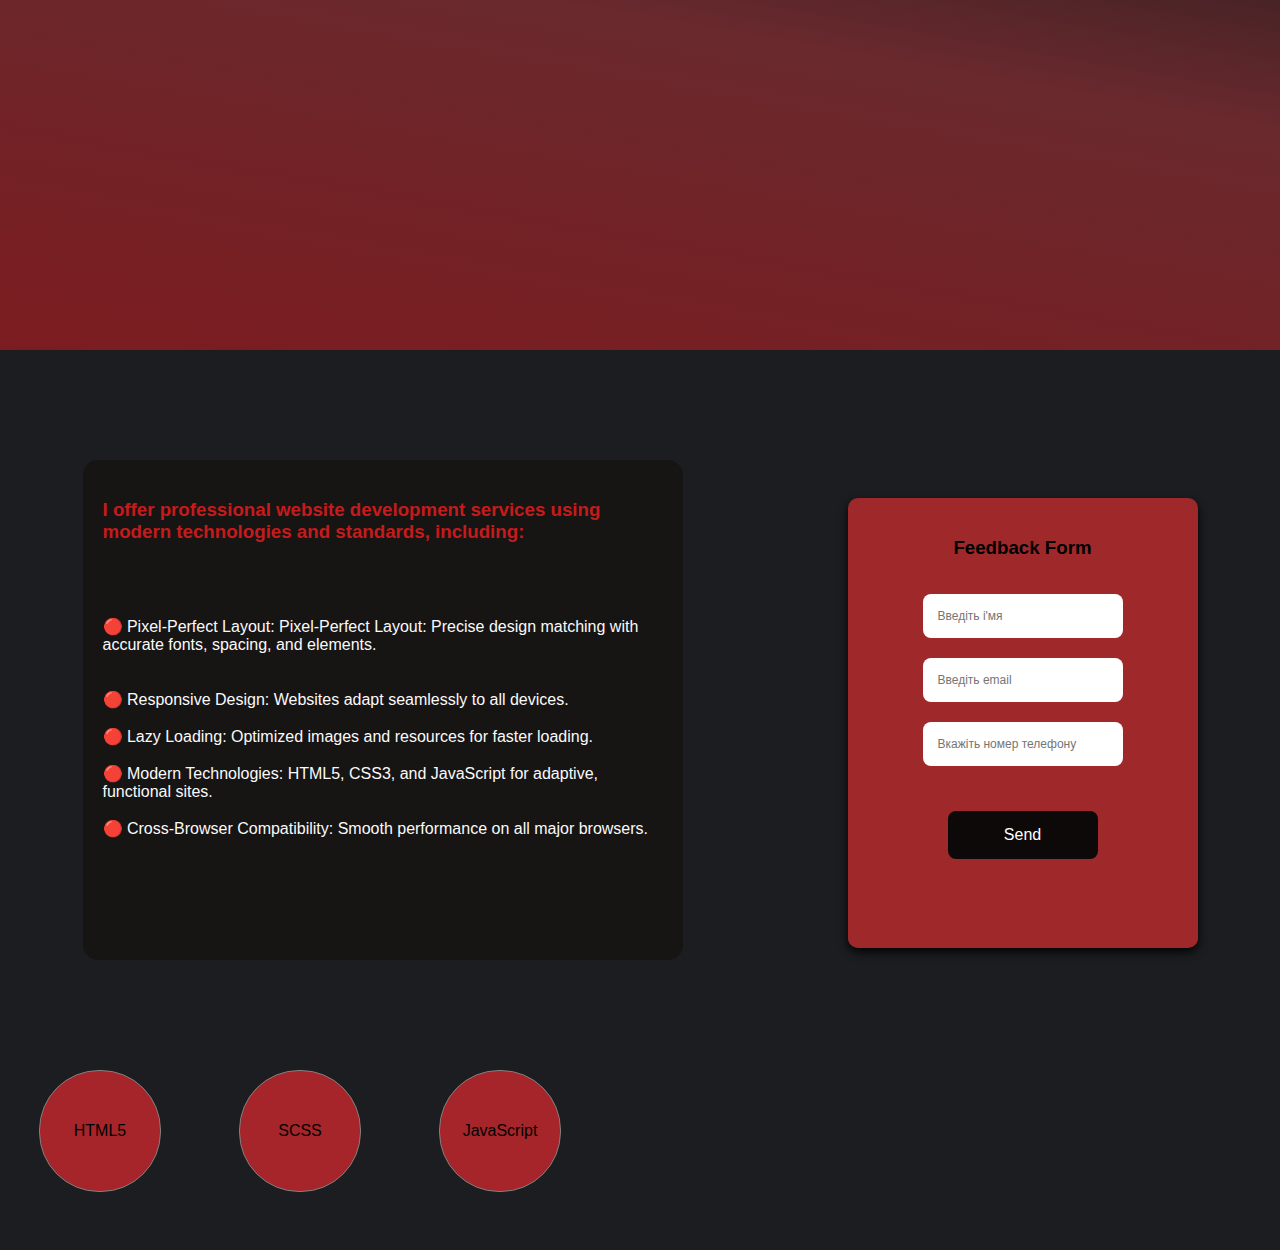
==== commit 6a3a41bc: "changed send button" ====
--- a/allDoc/sites.html
+++ b/allDoc/sites.html
@@ -72,17 +72,15 @@
 
 
         <div class="box left">
-       <img src="Car.jpg" alt="Car">
+       <img src="Car.jpg" alt="Car" loading="lazy">
             <p class="hover-text"> Developed a responsive landing page with clean HTML5, SCSS,<br>
-                and JavaScript. Ensured cross-browser compatibility,<br>
-                                  adaptive design, and smooth animations for an engaging user experience.</p>
+                and JavaScript. </p>
     </div>
 
      <div class="box right">
-    <img src="Cook.jpg" alt="Cook">
+    <img src="Cook.jpg" alt="Cook" loading="lazy">
          <p class="hover-text">Developed a responsive landing page with clean HTML5, SCSS,<br>
-                               and JavaScript. Ensured cross-browser compatibility,<br>
-                               adaptive design, and smooth animations for an engaging user experience.</p>
+                               and JavaScript.
     </div>
 
  </section>
@@ -92,20 +90,25 @@
      <div class="formTextDiv">
     <div class="secThirdSecDiv">
 
-        <p>I am Yuliia, a talented programmer with extensive expertise
-            in software development. I have an understanding of different programming
-            languages and technologies, always ready to improve my skills.
-            I always follow the latest trends and look for unconventional, creative solutions to problems.
-            I have a high level of analytical skills and am able to effectively solve even the most difficult tasks encountered on the way.</p>
 
-           <p> Able to work both independently and in a team.
-            I can effectively cooperate with colleagues, exchanging ideas and finding
-            optimal solutions. Professional maturity allows you to calmly cope with challenges and
-            stressful situations, while maintaining a high quality of work. -I am always looking for opportunities for self-improvement.
-            I actively study new technologies and practices to stay abreast of the latest innovations.
-            I have a strong understanding of various programming languages, frameworks and architectural concepts that
-            allow me to create efficient and scalable software.</p>
+            <h3>I offer professional website development services using modern
+            technologies and standards, including:</h3>
+        <p>
+            &#x1F534; Pixel-Perfect Layout:
+            Pixel-Perfect Layout: Precise design
+            matching with accurate fonts, spacing, and elements. <br>
+            <br>
+
+           <br> &#x1F534; Responsive Design: Websites adapt seamlessly to all devices.<br>
+
+           <br> &#x1F534; Lazy Loading: Optimized images and resources for faster loading.<br>
+
+           <br> &#x1F534; Modern Technologies: HTML5, CSS3, and JavaScript for adaptive, functional sites.<br>
+
+           <br> &#x1F534; Cross-Browser Compatibility: Smooth performance on all major browsers.<br>
+
+
+        </p>
         </div>
 
 
@@ -126,7 +129,7 @@
                 <input id="phone" name="phone" placeholder="Вкажіть номер телефону" required></input>
             </div>
             <div class="form-group">
-                <input type="submit" id="numSubmit" value="Submit Feedback">
+                <input type="submit" id="numSubmit" value="Send">
             </div>
             <p id="error-message" style="color: red;"></p>
         </form>
@@ -141,8 +144,8 @@
 
     <div class="skillDiv">
 
-        <div class="navSkill">HTML</div>
-        <div class="navSkill">CSS</div>
+        <div class="navSkill">HTML5</div>
+        <div class="navSkill">SCSS</div>
         <div class="navSkill">JavaScript</div>
 
     </div>
--- a/allDoc/sitesEfect.css
+++ b/allDoc/sitesEfect.css
@@ -102,7 +102,7 @@
     flex-direction: initial;
     color: #FAFAFA;
     /* Desktop_tablet/H1 */
-    font-family: "Inter Tight";
+
     font-size: 40px;
     font-style: normal;
     font-weight: 500;
@@ -169,7 +169,7 @@
     align-items: flex-start;
     white-space: nowrap;
     flex-direction: row;
-    padding-top: 100px;
+    padding-top: 150px;
 
 
 
@@ -241,21 +241,22 @@
 }
 .form-container {
     margin-top: 25px;
+    height: 450px;
+    width: 350px;
+    background: rgba(174, 43, 43, 0.9);
+    border-radius: 10px;
+    box-shadow: 0 4px 10px rgba(0, 0, 0, 0.9);
+    display: flex;
+    justify-content: center;
+    align-items: center;
+    flex-direction: column;
+
+}
+
+
+form{
     height: 350px;
     width: 300px;
-    background: rgba(174, 39, 39, 0.9);
-    border-radius: 10px;
-    box-shadow: 0 4px 10px rgba(0, 0, 0, 0.9);
-    display: flex;
-    justify-content: center;
-    align-items: center;
-    flex-direction: column;
-
-}
-
-form{
-    height: 300px;
-    width: 300px;
     display: flex;
     justify-content: center;
     align-items: center;
@@ -263,7 +264,7 @@
 }
 
 .form-group {
-    margin-bottom: 10px;
+    margin-bottom: 20px;
     width: 200px;
     display: flex;
     justify-content: center;
@@ -273,7 +274,7 @@
 
 .form-group input {
     width: 100%;
-    padding: 10px;
+    padding: 15px;
     border: none;
     border-radius: 8px;
     outline: none;
@@ -288,23 +289,25 @@
     cursor: pointer;
     transition: background 0.1s ease;
     margin-top: 25px;
-    width: 120px;
-    justify-content: center;
-    align-items: center;
-    display: flex;
-    flex-direction: column;
-
+    width: 150px;
+    justify-content: center;
+    align-items: center;
+    display: flex;
+    flex-direction: column;
+    font-size: 16px;
 
 }
 .form-group input[type="submit"]:hover {
-    background: #df8585;
+    background: #ffffff;
+    border: 1px black solid;
+    color: #0e0909;
 
 }
 
 
 .secThirdSecDiv{
     height: 500px;
-    width: 500px;
+    width: 600px;
     color: #FAFAFA;
     display: flex;
     flex-direction: column;
@@ -315,7 +318,14 @@
 
 }
 
-
+.secThirdSecDiv p{
+    padding: 20px;
+}
+
+.secThirdSecDiv h3{
+    color: #c51b1b;
+    padding: 20px;
+}
 
 @keyframes flicker {
     0% {
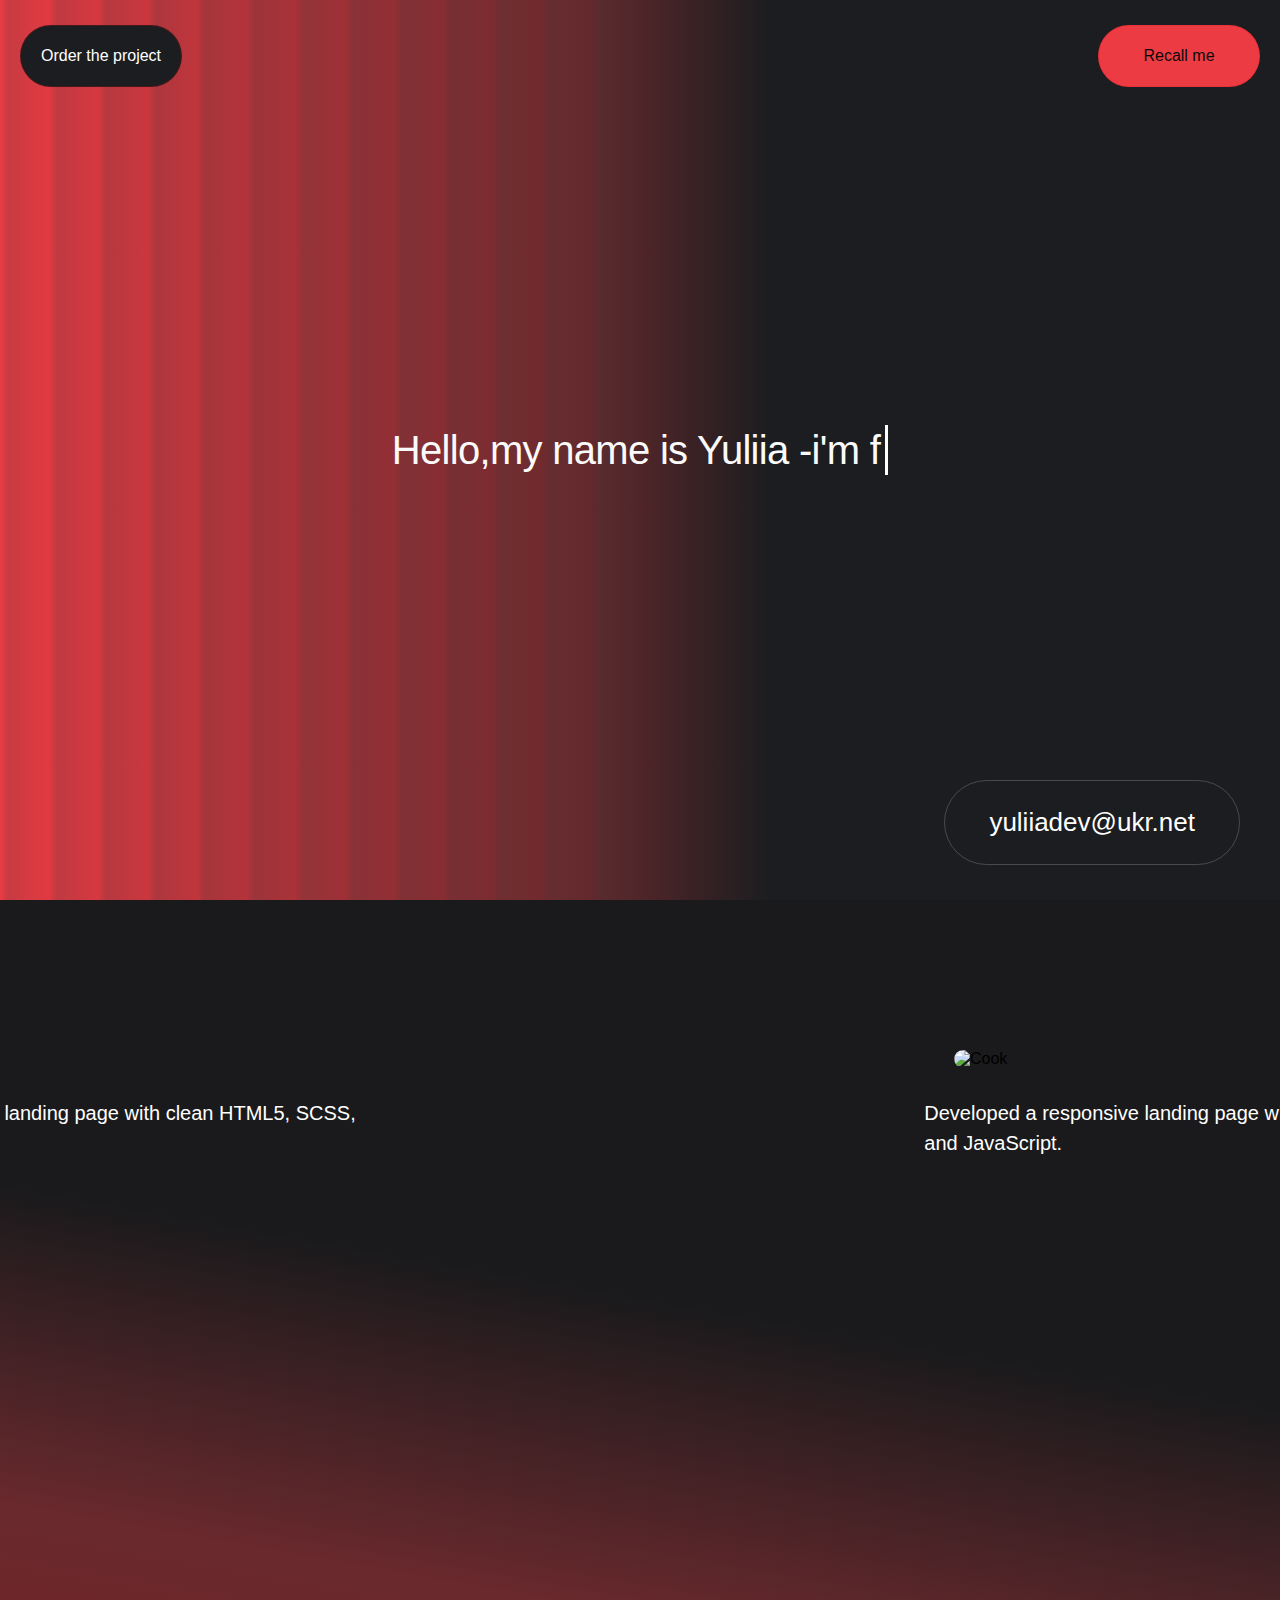
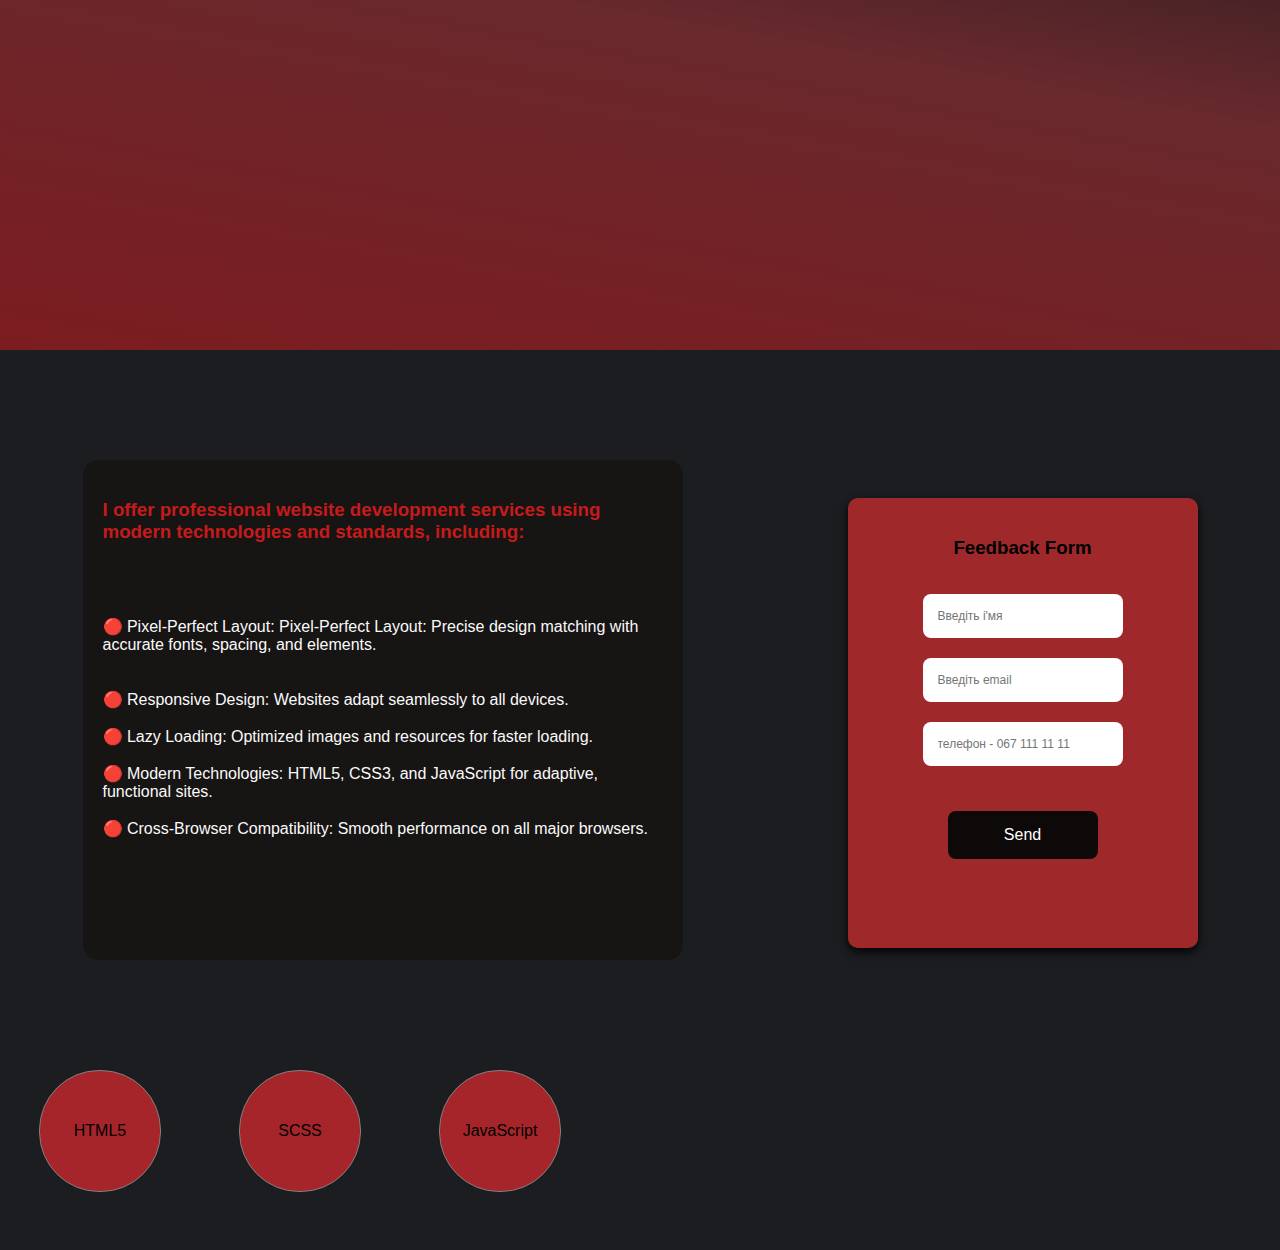
==== commit 52433740: "changed send button (макс 10 цифр)" ====
--- a/allDoc/sites.html
+++ b/allDoc/sites.html
@@ -126,7 +126,7 @@
             </div>
             <div class="form-group">
                 <label for="phone"></label>
-                <input id="phone" name="phone" placeholder="Вкажіть номер телефону" required></input>
+                <input id="phone" name="phone" placeholder="телефон - 067 111 11 11 " required></input>
             </div>
             <div class="form-group">
                 <input type="submit" id="numSubmit" value="Send">
--- a/allDoc/sitesEfect.css
+++ b/allDoc/sitesEfect.css
@@ -91,7 +91,7 @@
 }
   .languageNav:hover{
 
-      box-shadow: 15px 5px 25px 15px rgb(198, 13, 13);
+      box-shadow: 0px 0px 15px 10px rgb(198, 13, 13);
   }
 
 .text{
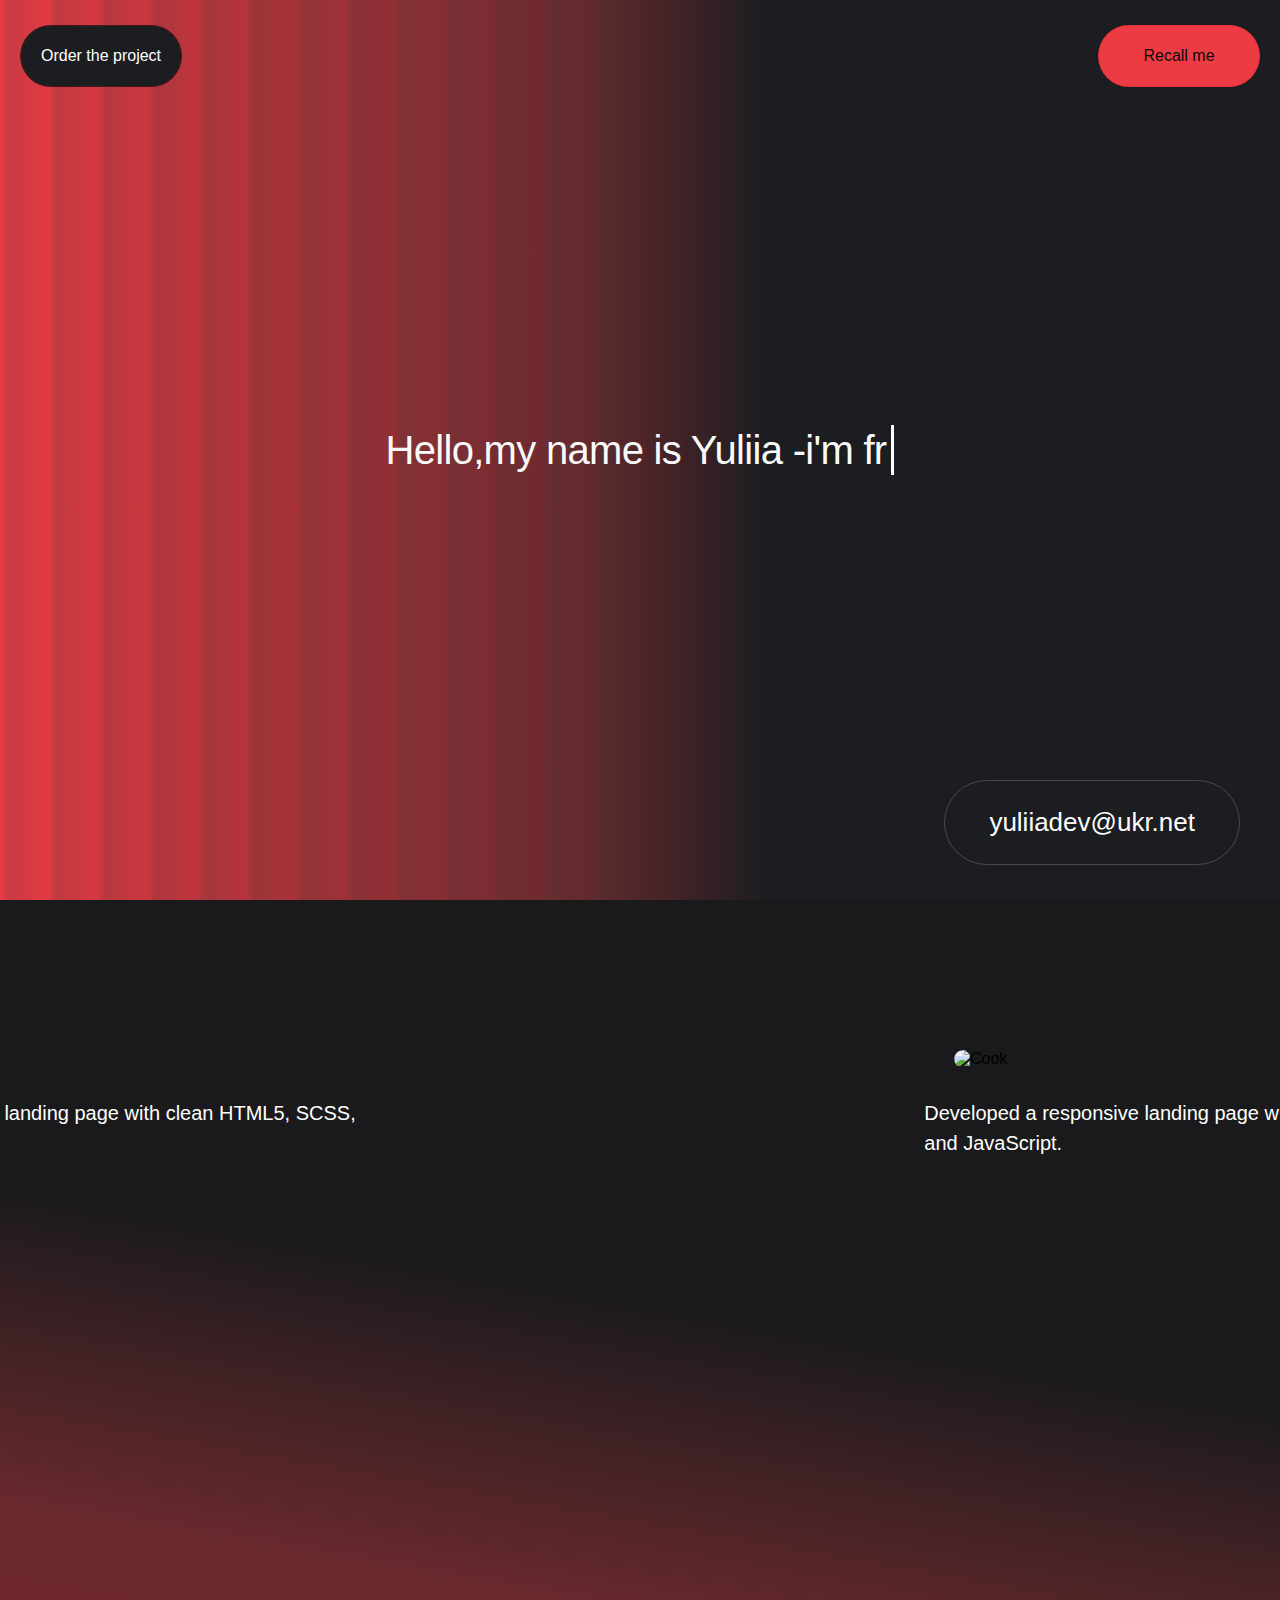
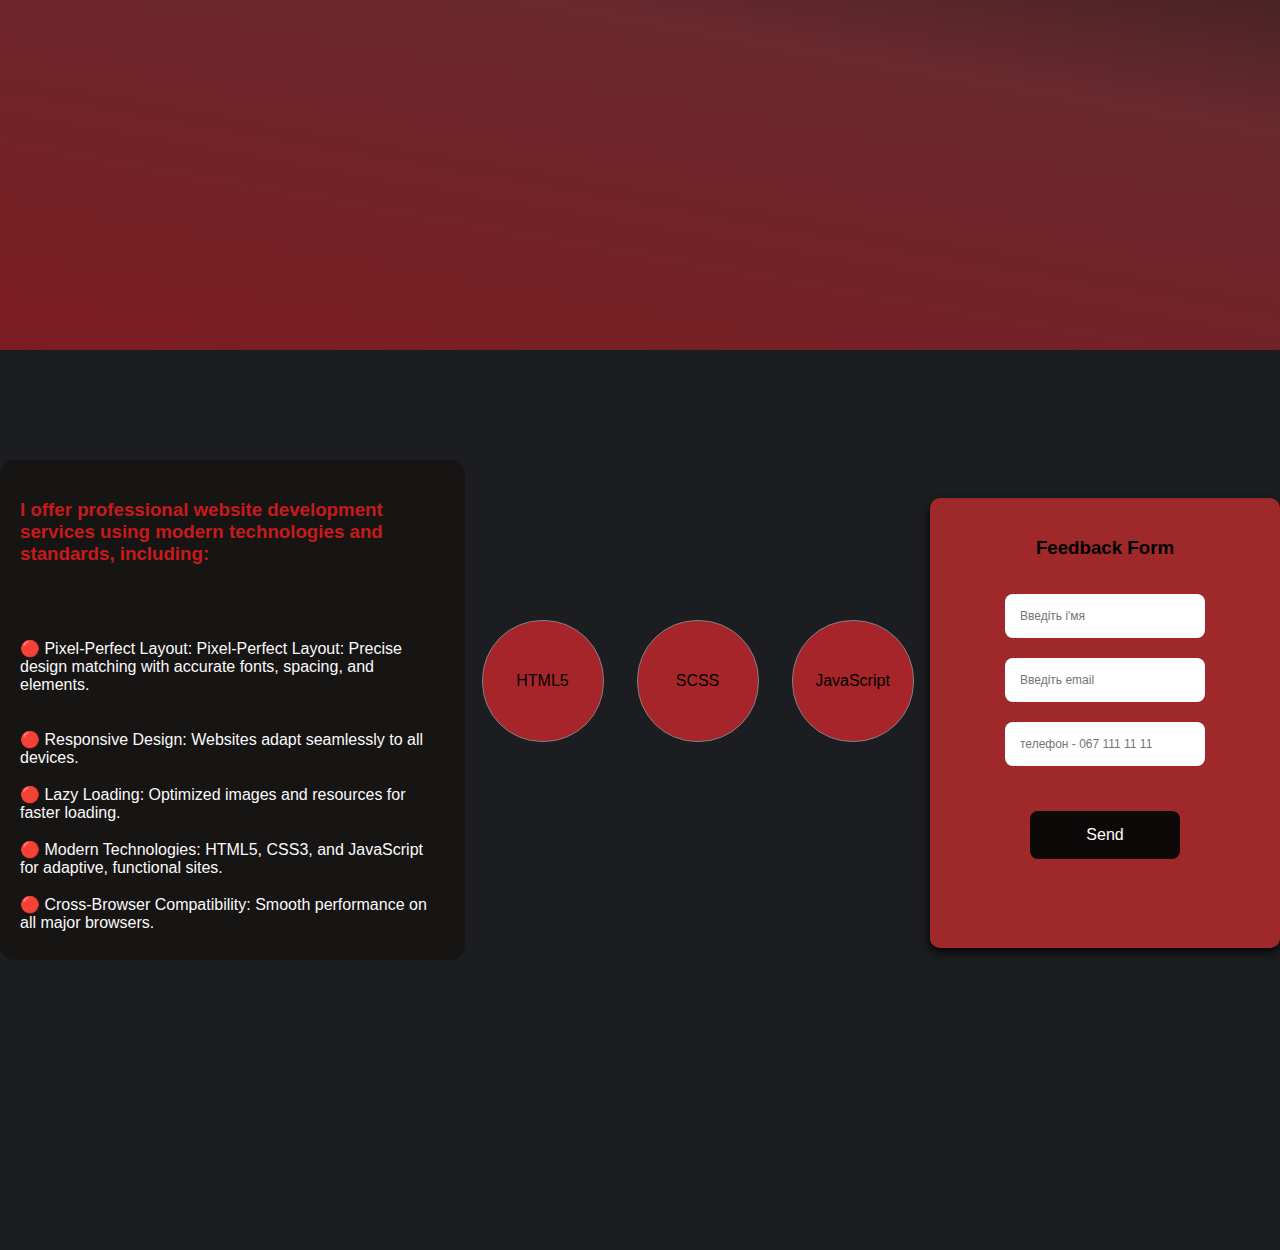
==== commit 7b4687d0: "media 800-1100 all" ====
--- a/allDoc/sites.html
+++ b/allDoc/sites.html
@@ -1,8 +1,10 @@
-<!DOCTYPE html>
+<!doctype html>
 <html lang="en">
 <head>
     <meta charset="UTF-8">
-    <meta name="viewport" content="width=device-width, initial-scale=1.0">
+    <meta name="viewport"
+          content="width=device-width, user-scalable=no, initial-scale=1.0, maximum-scale=1.0, minimum-scale=1.0">
+    <meta http-equiv="X-UA-Compatible" content="ie=edge">
     <title>My own site</title>
 
     <!-- Favicon and Icon Links -->
@@ -13,9 +15,12 @@
     <link rel="mask-icon" href="favicon.svg" color="#ED3B44">
     <link rel="icon" type="image/svg+xml" href="favicon_io-4/favicon.svg">
 
+
     <!-- Stylesheet Link -->
     <link rel="stylesheet" href="sitesEfect.css">
-
+    <link rel="stylesheet" href="media300-500.css" media="screen and (min-width: 360px) and (max-width: 500px)">
+    <link rel="stylesheet" href="media-501-850.css" media="screen and (min-width: 501px) and (max-width: 800px)">
+    <link rel="stylesheet" href="media-801-1100.css" media="screen and (min-width: 801px) and (max-width: 1100px)">
     <!-- EmailJS Script Initialization -->
     <script src="https://cdn.emailjs.com/dist/email.min.js"></script>
     <script>
@@ -25,6 +30,9 @@
         });
     </script>
 
+
+
+</head>
 <body>
 
 <section class="secOne">
@@ -112,6 +120,18 @@
         </div>
 
 
+
+         <div class="skillDiv">
+
+             <div class="navSkill">HTML5</div>
+             <div class="navSkill">SCSS</div>
+             <div class="navSkill">JavaScript</div>
+
+         </div>
+
+
+
+
          <div>
     <div class="form-container">
         <h3>Feedback Form</h3>
@@ -126,7 +146,7 @@
             </div>
             <div class="form-group">
                 <label for="phone"></label>
-                <input id="phone" name="phone" placeholder="телефон - 067 111 11 11 " required></input>
+                <input id="phone" name="phone" placeholder="телефон - 067 111 11 11 " required>
             </div>
             <div class="form-group">
                 <input type="submit" id="numSubmit" value="Send">
@@ -135,20 +155,11 @@
         </form>
     </div>
     </div>
-     </div>
+    </div>
 
 
 
 
-
-
-    <div class="skillDiv">
-
-        <div class="navSkill">HTML5</div>
-        <div class="navSkill">SCSS</div>
-        <div class="navSkill">JavaScript</div>
-
-    </div>
 </section>
 
 
--- a/allDoc/sitesEfect.css
+++ b/allDoc/sitesEfect.css
@@ -102,7 +102,6 @@
     flex-direction: initial;
     color: #FAFAFA;
     /* Desktop_tablet/H1 */
-
     font-size: 40px;
     font-style: normal;
     font-weight: 500;
--- a/allDoc/media300-500.css
+++ b/allDoc/media300-500.css
@@ -0,0 +1,90 @@
+@media screen and (min-width: 360px) and (max-width: 500px) {
+    .text {
+        font-size: 17px;
+    }
+
+    .languageNav {
+        width: 45px;
+        height: 3px;
+        font-size: 15px;
+    }
+
+    .hedBut {
+        height: 10px;
+        width: 60px;
+        font-size: 11px;
+    }
+
+    .secSecond {
+        display: flex;
+        justify-content: center;
+        align-items: center;
+        flex-direction: column;
+        margin: 0;
+        padding: 0;
+    }
+
+    .hover-text {
+        width: 100vw;
+        display: flex;
+        justify-content: center;
+
+    }
+     .secThirdSecDiv h3{
+         margin: 5px;
+         padding-bottom: 5px;
+     }
+    .box {
+        max-width: 100px;
+    }
+
+    .box p {
+        font-size: 12px;
+        display: flex;
+        padding: 20px;
+
+    }
+
+    .box img {
+        height: 150px;
+        width: 260px;
+    }
+
+    .formTextDiv {
+        flex-direction: column;
+        display: flex;
+        width: 100vw;
+        height: 50vh;
+    }
+
+    .secThirdSecDiv {
+        width: 90vw;
+        height: 90vh;
+        margin: 30px;
+    }
+
+.secThird{
+    height: 170vh;
+}
+
+
+.navSkill{
+    height: 80px;
+    width: 80px;
+}
+
+
+.skillDiv{
+    width: 100vw;
+    justify-content: space-around;
+    display: flex;
+    align-items: flex-end;
+
+
+}
+
+.form-container{
+    height: 60vh;
+    margin: 40px;
+}
+}